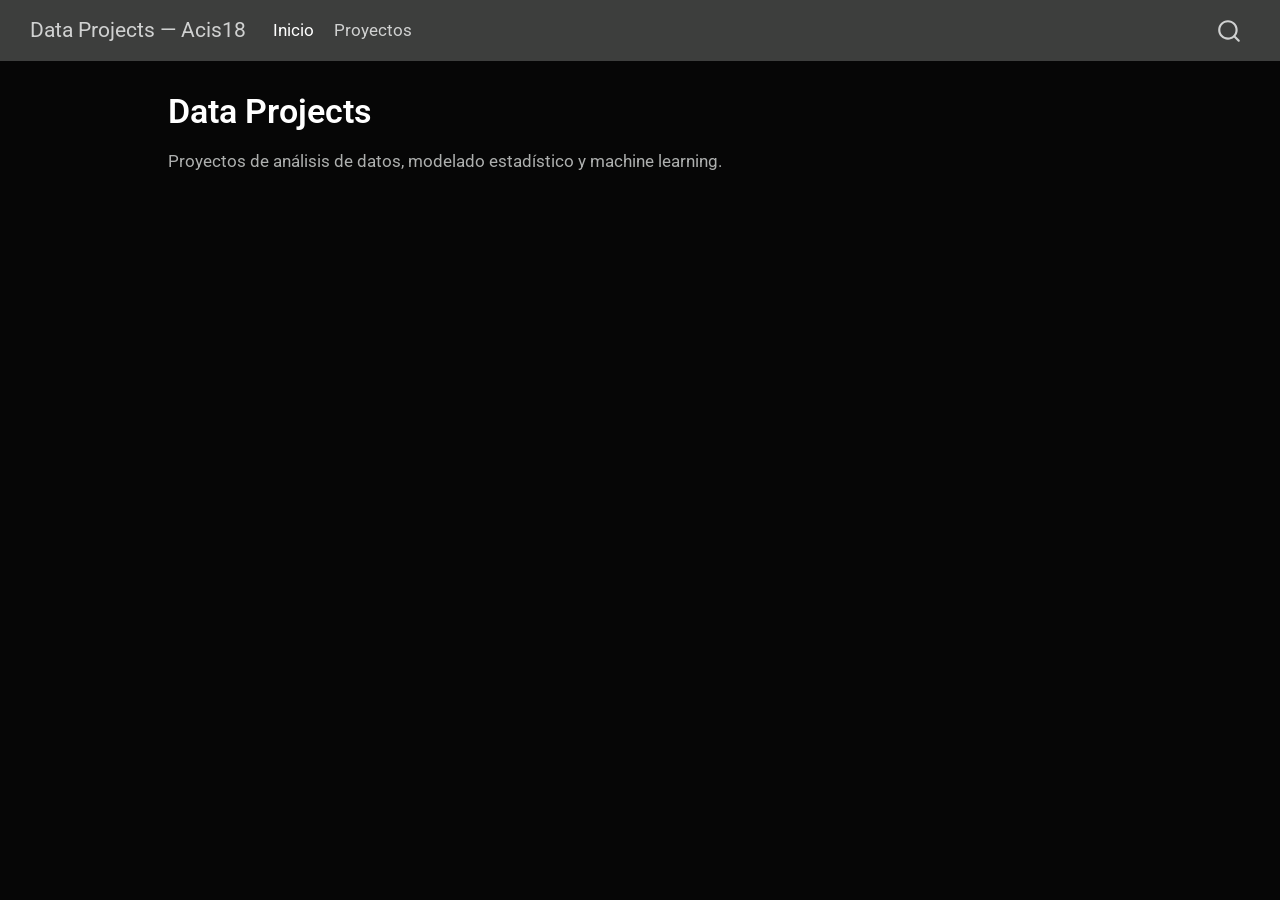
==== docs/index.html @ 643b3b88 "style: tema oscuro cyborg" ====
<!DOCTYPE html>
<html xmlns="http://www.w3.org/1999/xhtml" lang="es" xml:lang="es"><head>

<meta charset="utf-8">
<meta name="generator" content="quarto-1.9.37">

<meta name="viewport" content="width=device-width, initial-scale=1.0, user-scalable=yes">


<title>Data Projects – Data Projects — Acis18</title>
<style>
/* Default styles provided by pandoc.
** See https://pandoc.org/MANUAL.html#variables-for-html for config info.
*/
code{white-space: pre-wrap;}
span.smallcaps{font-variant: small-caps;}
div.columns{display: flex; gap: min(4vw, 1.5em);}
div.column{flex: auto; overflow-x: auto;}
div.hanging-indent{margin-left: 1.5em; text-indent: -1.5em;}
ul.task-list{list-style: none;}
ul.task-list li input[type="checkbox"] {
  width: 0.8em;
  margin: 0 0.8em 0.2em -1em; /* quarto-specific, see https://github.com/quarto-dev/quarto-cli/issues/4556 */ 
  vertical-align: middle;
}
</style>


<script src="site_libs/quarto-nav/quarto-nav.js"></script>
<script src="site_libs/quarto-nav/headroom.min.js"></script>
<script src="site_libs/clipboard/clipboard.min.js"></script>
<script src="site_libs/quarto-search/autocomplete.umd.js"></script>
<script src="site_libs/quarto-search/fuse.min.js"></script>
<script src="site_libs/quarto-search/quarto-search.js"></script>
<meta name="quarto:offset" content="./">
<script src="site_libs/quarto-html/quarto.js" type="module"></script>
<script src="site_libs/quarto-html/tabsets/tabsets.js" type="module"></script>
<script src="site_libs/quarto-html/popper.min.js"></script>
<script src="site_libs/quarto-html/tippy.umd.min.js"></script>
<script src="site_libs/quarto-html/anchor.min.js"></script>
<link href="site_libs/quarto-html/tippy.css" rel="stylesheet">
<link href="site_libs/quarto-html/quarto-syntax-highlighting-dark-d0ae9245876894da5ac7e18953ecc5cc.css" rel="stylesheet" id="quarto-text-highlighting-styles">
<script src="site_libs/bootstrap/bootstrap.min.js"></script>
<link href="site_libs/bootstrap/bootstrap-icons.css" rel="stylesheet">
<link href="site_libs/bootstrap/bootstrap-bb18104f392c61310512378294c98da5.min.css" rel="stylesheet" append-hash="true" id="quarto-bootstrap" data-mode="dark">
<script id="quarto-search-options" type="application/json">{
  "location": "navbar",
  "copy-button": false,
  "collapse-after": 3,
  "panel-placement": "end",
  "type": "overlay",
  "limit": 50,
  "keyboard-shortcut": [
    "f",
    "/",
    "s"
  ],
  "show-item-context": false,
  "language": {
    "search-no-results-text": "No se han encontrado resultados",
    "search-matching-documents-text": "documentos encontrados",
    "search-copy-link-title": "Copiar el enlace en la búsqueda",
    "search-hide-matches-text": "Ocultar resultados adicionales",
    "search-more-match-text": "resultado adicional en este documento",
    "search-more-matches-text": "resultados adicionales en este documento",
    "search-clear-button-title": "Borrar",
    "search-text-placeholder": "",
    "search-detached-cancel-button-title": "Cancelar",
    "search-submit-button-title": "Enviar",
    "search-label": "Buscar"
  }
}</script>


</head>

<body class="nav-fixed quarto-light">

<div id="quarto-search-results"></div>
  <header id="quarto-header" class="headroom fixed-top">
    <nav class="navbar navbar-expand-lg " data-bs-theme="dark">
      <div class="navbar-container container-fluid">
      <div class="navbar-brand-container mx-auto">
    <a class="navbar-brand" href="./index.html">
    <span class="navbar-title">Data Projects — Acis18</span>
    </a>
  </div>
            <div id="quarto-search" class="" title="Buscar"></div>
          <button class="navbar-toggler" type="button" data-bs-toggle="collapse" data-bs-target="#navbarCollapse" aria-controls="navbarCollapse" role="menu" aria-expanded="false" aria-label="Navegación de palanca" onclick="if (window.quartoToggleHeadroom) { window.quartoToggleHeadroom(); }">
  <span class="navbar-toggler-icon"></span>
</button>
          <div class="collapse navbar-collapse" id="navbarCollapse">
            <ul class="navbar-nav navbar-nav-scroll me-auto">
  <li class="nav-item">
    <a class="nav-link active" href="./index.html" aria-current="page"> 
<span class="menu-text">Inicio</span></a>
  </li>  
  <li class="nav-item">
    <a class="nav-link" href="./projects/index.html"> 
<span class="menu-text">Proyectos</span></a>
  </li>  
</ul>
          </div> <!-- /navcollapse -->
            <div class="quarto-navbar-tools">
</div>
      </div> <!-- /container-fluid -->
    </nav>
</header>
<!-- content -->
<div id="quarto-content" class="quarto-container page-columns page-rows-contents page-layout-article page-navbar">
<!-- sidebar -->
<!-- margin-sidebar -->
    <div id="quarto-margin-sidebar" class="sidebar margin-sidebar zindex-bottom">
        
    </div>
<!-- main -->
<main class="content" id="quarto-document-content">

<header id="title-block-header" class="quarto-title-block default">
<div class="quarto-title">
<h1 class="title">Data Projects</h1>
</div>



<div class="quarto-title-meta">

    
  
    
  </div>
  


</header>


<p>Proyectos de análisis de datos, modelado estadístico y machine learning.</p>



</main> <!-- /main -->
<script id="quarto-html-after-body" type="application/javascript">
  window.document.addEventListener("DOMContentLoaded", function (event) {
    const icon = "";
    const anchorJS = new window.AnchorJS();
    anchorJS.options = {
      placement: 'right',
      icon: icon
    };
    anchorJS.add('.anchored');
    const isCodeAnnotation = (el) => {
      for (const clz of el.classList) {
        if (clz.startsWith('code-annotation-')) {                     
          return true;
        }
      }
      return false;
    }
    const onCopySuccess = function(e) {
      // button target
      const button = e.trigger;
      // don't keep focus
      button.blur();
      // flash "checked"
      button.classList.add('code-copy-button-checked');
      var currentTitle = button.getAttribute("title");
      button.setAttribute("title", "Copiado");
      let tooltip;
      if (window.bootstrap) {
        button.setAttribute("data-bs-toggle", "tooltip");
        button.setAttribute("data-bs-placement", "left");
        button.setAttribute("data-bs-title", "Copiado");
        tooltip = new bootstrap.Tooltip(button, 
          { trigger: "manual", 
            customClass: "code-copy-button-tooltip",
            offset: [0, -8]});
        tooltip.show();    
      }
      setTimeout(function() {
        if (tooltip) {
          tooltip.hide();
          button.removeAttribute("data-bs-title");
          button.removeAttribute("data-bs-toggle");
          button.removeAttribute("data-bs-placement");
        }
        button.setAttribute("title", currentTitle);
        button.classList.remove('code-copy-button-checked');
      }, 1000);
      // clear code selection
      e.clearSelection();
    }
    const getTextToCopy = function(trigger) {
      const outerScaffold = trigger.parentElement.cloneNode(true);
      const codeEl = outerScaffold.querySelector('code');
      for (const childEl of codeEl.children) {
        if (isCodeAnnotation(childEl)) {
          childEl.remove();
        }
      }
      return codeEl.innerText;
    }
    const clipboard = new window.ClipboardJS('.code-copy-button:not([data-in-quarto-modal])', {
      text: getTextToCopy
    });
    clipboard.on('success', onCopySuccess);
    if (window.document.getElementById('quarto-embedded-source-code-modal')) {
      const clipboardModal = new window.ClipboardJS('.code-copy-button[data-in-quarto-modal]', {
        text: getTextToCopy,
        container: window.document.getElementById('quarto-embedded-source-code-modal')
      });
      clipboardModal.on('success', onCopySuccess);
    }
      var localhostRegex = new RegExp(/^(?:http|https):\/\/localhost\:?[0-9]*\//);
      var mailtoRegex = new RegExp(/^mailto:/);
        var filterRegex = new RegExp('/' + window.location.host + '/');
      var isInternal = (href) => {
          return filterRegex.test(href) || localhostRegex.test(href) || mailtoRegex.test(href);
      }
      // Inspect non-navigation links and adorn them if external
     var links = window.document.querySelectorAll('a[href]:not(.nav-link):not(.navbar-brand):not(.toc-action):not(.sidebar-link):not(.sidebar-item-toggle):not(.pagination-link):not(.no-external):not([aria-hidden]):not(.dropdown-item):not(.quarto-navigation-tool):not(.about-link)');
      for (var i=0; i<links.length; i++) {
        const link = links[i];
        if (!isInternal(link.href)) {
          // undo the damage that might have been done by quarto-nav.js in the case of
          // links that we want to consider external
          if (link.dataset.originalHref !== undefined) {
            link.href = link.dataset.originalHref;
          }
        }
      }
    function tippyHover(el, contentFn, onTriggerFn, onUntriggerFn) {
      const config = {
        allowHTML: true,
        maxWidth: 500,
        delay: 100,
        arrow: false,
        appendTo: function(el) {
            return el.parentElement;
        },
        interactive: true,
        interactiveBorder: 10,
        theme: 'quarto',
        placement: 'bottom-start',
      };
      if (contentFn) {
        config.content = contentFn;
      }
      if (onTriggerFn) {
        config.onTrigger = onTriggerFn;
      }
      if (onUntriggerFn) {
        config.onUntrigger = onUntriggerFn;
      }
      window.tippy(el, config); 
    }
    const noterefs = window.document.querySelectorAll('a[role="doc-noteref"]');
    for (var i=0; i<noterefs.length; i++) {
      const ref = noterefs[i];
      tippyHover(ref, function() {
        // use id or data attribute instead here
        let href = ref.getAttribute('data-footnote-href') || ref.getAttribute('href');
        try { href = new URL(href).hash; } catch {}
        const id = href.replace(/^#\/?/, "");
        const note = window.document.getElementById(id);
        if (note) {
          return note.innerHTML;
        } else {
          return "";
        }
      });
    }
    const xrefs = window.document.querySelectorAll('a.quarto-xref');
    const processXRef = (id, note) => {
      // Strip column container classes
      const stripColumnClz = (el) => {
        el.classList.remove("page-full", "page-columns");
        if (el.children) {
          for (const child of el.children) {
            stripColumnClz(child);
          }
        }
      }
      stripColumnClz(note)
      if (id === null || id.startsWith('sec-')) {
        // Special case sections, only their first couple elements
        const container = document.createElement("div");
        if (note.children && note.children.length > 2) {
          container.appendChild(note.children[0].cloneNode(true));
          for (let i = 1; i < note.children.length; i++) {
            const child = note.children[i];
            if (child.tagName === "P" && child.innerText === "") {
              continue;
            } else {
              container.appendChild(child.cloneNode(true));
              break;
            }
          }
          if (window.Quarto?.typesetMath) {
            window.Quarto.typesetMath(container);
          }
          return container.innerHTML
        } else {
          if (window.Quarto?.typesetMath) {
            window.Quarto.typesetMath(note);
          }
          return note.innerHTML;
        }
      } else {
        // Remove any anchor links if they are present
        const anchorLink = note.querySelector('a.anchorjs-link');
        if (anchorLink) {
          anchorLink.remove();
        }
        if (window.Quarto?.typesetMath) {
          window.Quarto.typesetMath(note);
        }
        if (note.classList.contains("callout")) {
          return note.outerHTML;
        } else {
          return note.innerHTML;
        }
      }
    }
    for (var i=0; i<xrefs.length; i++) {
      const xref = xrefs[i];
      tippyHover(xref, undefined, function(instance) {
        instance.disable();
        let url = xref.getAttribute('href');
        let hash = undefined; 
        if (url.startsWith('#')) {
          hash = url;
        } else {
          try { hash = new URL(url).hash; } catch {}
        }
        if (hash) {
          const id = hash.replace(/^#\/?/, "");
          const note = window.document.getElementById(id);
          if (note !== null) {
            try {
              const html = processXRef(id, note.cloneNode(true));
              instance.setContent(html);
            } finally {
              instance.enable();
              instance.show();
            }
          } else {
            // See if we can fetch this
            fetch(url.split('#')[0])
            .then(res => res.text())
            .then(html => {
              const parser = new DOMParser();
              const htmlDoc = parser.parseFromString(html, "text/html");
              const note = htmlDoc.getElementById(id);
              if (note !== null) {
                const html = processXRef(id, note);
                instance.setContent(html);
              } 
            }).finally(() => {
              instance.enable();
              instance.show();
            });
          }
        } else {
          // See if we can fetch a full url (with no hash to target)
          // This is a special case and we should probably do some content thinning / targeting
          fetch(url)
          .then(res => res.text())
          .then(html => {
            const parser = new DOMParser();
            const htmlDoc = parser.parseFromString(html, "text/html");
            const note = htmlDoc.querySelector('main.content');
            if (note !== null) {
              // This should only happen for chapter cross references
              // (since there is no id in the URL)
              // remove the first header
              if (note.children.length > 0 && note.children[0].tagName === "HEADER") {
                note.children[0].remove();
              }
              const html = processXRef(null, note);
              instance.setContent(html);
            } 
          }).finally(() => {
            instance.enable();
            instance.show();
          });
        }
      }, function(instance) {
      });
    }
        let selectedAnnoteEl;
        const selectorForAnnotation = ( cell, annotation) => {
          let cellAttr = 'data-code-cell="' + cell + '"';
          let lineAttr = 'data-code-annotation="' +  annotation + '"';
          const selector = 'span[' + cellAttr + '][' + lineAttr + ']';
          return selector;
        }
        const selectCodeLines = (annoteEl) => {
          const doc = window.document;
          const targetCell = annoteEl.getAttribute("data-target-cell");
          const targetAnnotation = annoteEl.getAttribute("data-target-annotation");
          const annoteSpan = window.document.querySelector(selectorForAnnotation(targetCell, targetAnnotation));
          const lines = annoteSpan.getAttribute("data-code-lines").split(",");
          const lineIds = lines.map((line) => {
            return targetCell + "-" + line;
          })
          let top = null;
          let height = null;
          let parent = null;
          if (lineIds.length > 0) {
              //compute the position of the single el (top and bottom and make a div)
              const el = window.document.getElementById(lineIds[0]);
              top = el.offsetTop;
              height = el.offsetHeight;
              parent = el.parentElement.parentElement;
            if (lineIds.length > 1) {
              const lastEl = window.document.getElementById(lineIds[lineIds.length - 1]);
              const bottom = lastEl.offsetTop + lastEl.offsetHeight;
              height = bottom - top;
            }
            if (top !== null && height !== null && parent !== null) {
              // cook up a div (if necessary) and position it 
              let div = window.document.getElementById("code-annotation-line-highlight");
              if (div === null) {
                div = window.document.createElement("div");
                div.setAttribute("id", "code-annotation-line-highlight");
                div.style.position = 'absolute';
                parent.appendChild(div);
              }
              div.style.top = top - 2 + "px";
              div.style.height = height + 4 + "px";
              div.style.left = 0;
              let gutterDiv = window.document.getElementById("code-annotation-line-highlight-gutter");
              if (gutterDiv === null) {
                gutterDiv = window.document.createElement("div");
                gutterDiv.setAttribute("id", "code-annotation-line-highlight-gutter");
                gutterDiv.style.position = 'absolute';
                const codeCell = window.document.getElementById(targetCell);
                const gutter = codeCell.querySelector('.code-annotation-gutter');
                gutter.appendChild(gutterDiv);
              }
              gutterDiv.style.top = top - 2 + "px";
              gutterDiv.style.height = height + 4 + "px";
            }
            selectedAnnoteEl = annoteEl;
          }
        };
        const unselectCodeLines = () => {
          const elementsIds = ["code-annotation-line-highlight", "code-annotation-line-highlight-gutter"];
          elementsIds.forEach((elId) => {
            const div = window.document.getElementById(elId);
            if (div) {
              div.remove();
            }
          });
          selectedAnnoteEl = undefined;
        };
          // Handle positioning of the toggle
      window.addEventListener(
        "resize",
        throttle(() => {
          elRect = undefined;
          if (selectedAnnoteEl) {
            selectCodeLines(selectedAnnoteEl);
          }
        }, 10)
      );
      function throttle(fn, ms) {
      let throttle = false;
      let timer;
        return (...args) => {
          if(!throttle) { // first call gets through
              fn.apply(this, args);
              throttle = true;
          } else { // all the others get throttled
              if(timer) clearTimeout(timer); // cancel #2
              timer = setTimeout(() => {
                fn.apply(this, args);
                timer = throttle = false;
              }, ms);
          }
        };
      }
        // Attach click handler to the DT
        const annoteDls = window.document.querySelectorAll('dt[data-target-cell]');
        for (const annoteDlNode of annoteDls) {
          annoteDlNode.addEventListener('click', (event) => {
            const clickedEl = event.target;
            if (clickedEl !== selectedAnnoteEl) {
              unselectCodeLines();
              const activeEl = window.document.querySelector('dt[data-target-cell].code-annotation-active');
              if (activeEl) {
                activeEl.classList.remove('code-annotation-active');
              }
              selectCodeLines(clickedEl);
              clickedEl.classList.add('code-annotation-active');
            } else {
              // Unselect the line
              unselectCodeLines();
              clickedEl.classList.remove('code-annotation-active');
            }
          });
        }
    const findCites = (el) => {
      const parentEl = el.parentElement;
      if (parentEl) {
        const cites = parentEl.dataset.cites;
        if (cites) {
          return {
            el,
            cites: cites.split(' ')
          };
        } else {
          return findCites(el.parentElement)
        }
      } else {
        return undefined;
      }
    };
    var bibliorefs = window.document.querySelectorAll('a[role="doc-biblioref"]');
    for (var i=0; i<bibliorefs.length; i++) {
      const ref = bibliorefs[i];
      const citeInfo = findCites(ref);
      if (citeInfo) {
        tippyHover(citeInfo.el, function() {
          var popup = window.document.createElement('div');
          citeInfo.cites.forEach(function(cite) {
            var citeDiv = window.document.createElement('div');
            citeDiv.classList.add('hanging-indent');
            citeDiv.classList.add('csl-entry');
            var biblioDiv = window.document.getElementById('ref-' + cite);
            if (biblioDiv) {
              citeDiv.innerHTML = biblioDiv.innerHTML;
            }
            popup.appendChild(citeDiv);
          });
          return popup.innerHTML;
        });
      }
    }
  });
  </script>
</div> <!-- /content -->




</body></html>
---- docs/site_libs/quarto-html/tippy.css ----
.tippy-box[data-animation=fade][data-state=hidden]{opacity:0}[data-tippy-root]{max-width:calc(100vw - 10px)}.tippy-box{position:relative;background-color:#333;color:#fff;border-radius:4px;font-size:14px;line-height:1.4;white-space:normal;outline:0;transition-property:transform,visibility,opacity}.tippy-box[data-placement^=top]>.tippy-arrow{bottom:0}.tippy-box[data-placement^=top]>.tippy-arrow:before{bottom:-7px;left:0;border-width:8px 8px 0;border-top-color:initial;transform-origin:center top}.tippy-box[data-placement^=bottom]>.tippy-arrow{top:0}.tippy-box[data-placement^=bottom]>.tippy-arrow:before{top:-7px;left:0;border-width:0 8px 8px;border-bottom-color:initial;transform-origin:center bottom}.tippy-box[data-placement^=left]>.tippy-arrow{right:0}.tippy-box[data-placement^=left]>.tippy-arrow:before{border-width:8px 0 8px 8px;border-left-color:initial;right:-7px;transform-origin:center left}.tippy-box[data-placement^=right]>.tippy-arrow{left:0}.tippy-box[data-placement^=right]>.tippy-arrow:before{left:-7px;border-width:8px 8px 8px 0;border-right-color:initial;transform-origin:center right}.tippy-box[data-inertia][data-state=visible]{transition-timing-function:cubic-bezier(.54,1.5,.38,1.11)}.tippy-arrow{width:16px;height:16px;color:#333}.tippy-arrow:before{content:"";position:absolute;border-color:transparent;border-style:solid}.tippy-content{position:relative;padding:5px 9px;z-index:1}
---- docs/site_libs/quarto-html/quarto-syntax-highlighting-dark-d0ae9245876894da5ac7e18953ecc5cc.css ----
/* quarto syntax highlight colors */
:root {
  --quarto-hl-al-color: #f07178;
  --quarto-hl-an-color: #d4d0ab;
  --quarto-hl-at-color: #00e0e0;
  --quarto-hl-bn-color: #d4d0ab;
  --quarto-hl-bu-color: #abe338;
  --quarto-hl-ch-color: #abe338;
  --quarto-hl-co-color: #f8f8f2;
  --quarto-hl-cv-color: #ffd700;
  --quarto-hl-cn-color: #ffd700;
  --quarto-hl-cf-color: #ffa07a;
  --quarto-hl-dt-color: #ffa07a;
  --quarto-hl-dv-color: #d4d0ab;
  --quarto-hl-do-color: #f8f8f2;
  --quarto-hl-er-color: #f07178;
  --quarto-hl-ex-color: #00e0e0;
  --quarto-hl-fl-color: #d4d0ab;
  --quarto-hl-fu-color: #ffa07a;
  --quarto-hl-im-color: #abe338;
  --quarto-hl-in-color: #d4d0ab;
  --quarto-hl-kw-color: #ffa07a;
  --quarto-hl-op-color: #ffa07a;
  --quarto-hl-ot-color: #00e0e0;
  --quarto-hl-pp-color: #dcc6e0;
  --quarto-hl-re-color: #00e0e0;
  --quarto-hl-sc-color: #abe338;
  --quarto-hl-ss-color: #abe338;
  --quarto-hl-st-color: #abe338;
  --quarto-hl-va-color: #00e0e0;
  --quarto-hl-vs-color: #abe338;
  --quarto-hl-wa-color: #dcc6e0;
}

/* other quarto variables */
:root {
  --quarto-font-monospace: SFMono-Regular, Menlo, Monaco, Consolas, "Liberation Mono", "Courier New", monospace;
}

/* syntax highlight based on Pandoc's rules */
pre > code.sourceCode > span {
  color: #f8f8f2;
}

code.sourceCode > span {
  color: #f8f8f2;
}

div.sourceCode,
div.sourceCode pre.sourceCode {
  color: #f8f8f2;
}

/* Normal */
code span {
  color: #f8f8f2;
}

/* Alert */
code span.al {
  color: #f07178;
}

/* Annotation */
code span.an {
  color: #d4d0ab;
}

/* Attribute */
code span.at {
  color: #00e0e0;
}

/* BaseN */
code span.bn {
  color: #d4d0ab;
}

/* BuiltIn */
code span.bu {
  color: #abe338;
}

/* ControlFlow */
code span.cf {
  font-weight: bold;
  color: #ffa07a;
}

/* Char */
code span.ch {
  color: #abe338;
}

/* Constant */
code span.cn {
  color: #ffd700;
}

/* Comment */
code span.co {
  font-style: italic;
  color: #f8f8f2;
}

/* CommentVar */
code span.cv {
  color: #ffd700;
}

/* Documentation */
code span.do {
  color: #f8f8f2;
}

/* DataType */
code span.dt {
  color: #ffa07a;
}

/* DecVal */
code span.dv {
  color: #d4d0ab;
}

/* Error */
code span.er {
  color: #f07178;
  text-decoration: underline;
}

/* Extension */
code span.ex {
  font-weight: bold;
  color: #00e0e0;
}

/* Float */
code span.fl {
  color: #d4d0ab;
}

/* Function */
code span.fu {
  color: #ffa07a;
}

/* Import */
code span.im {
  color: #abe338;
}

/* Information */
code span.in {
  color: #d4d0ab;
}

/* Keyword */
code span.kw {
  font-weight: bold;
  color: #ffa07a;
}

/* Operator */
code span.op {
  color: #ffa07a;
}

/* Other */
code span.ot {
  color: #00e0e0;
}

/* Preprocessor */
code span.pp {
  color: #dcc6e0;
}

/* RegionMarker */
code span.re {
  background-color: #f8f8f2;
  color: #00e0e0;
}

/* SpecialChar */
code span.sc {
  color: #abe338;
}

/* SpecialString */
code span.ss {
  color: #abe338;
}

/* String */
code span.st {
  color: #abe338;
}

/* Variable */
code span.va {
  color: #00e0e0;
}

/* VerbatimString */
code span.vs {
  color: #abe338;
}

/* Warning */
code span.wa {
  color: #dcc6e0;
}

.prevent-inlining {
  content: "</";
}

/*# sourceMappingURL=e2dac9153eaf3c552d5043f9565d03d7.css.map */
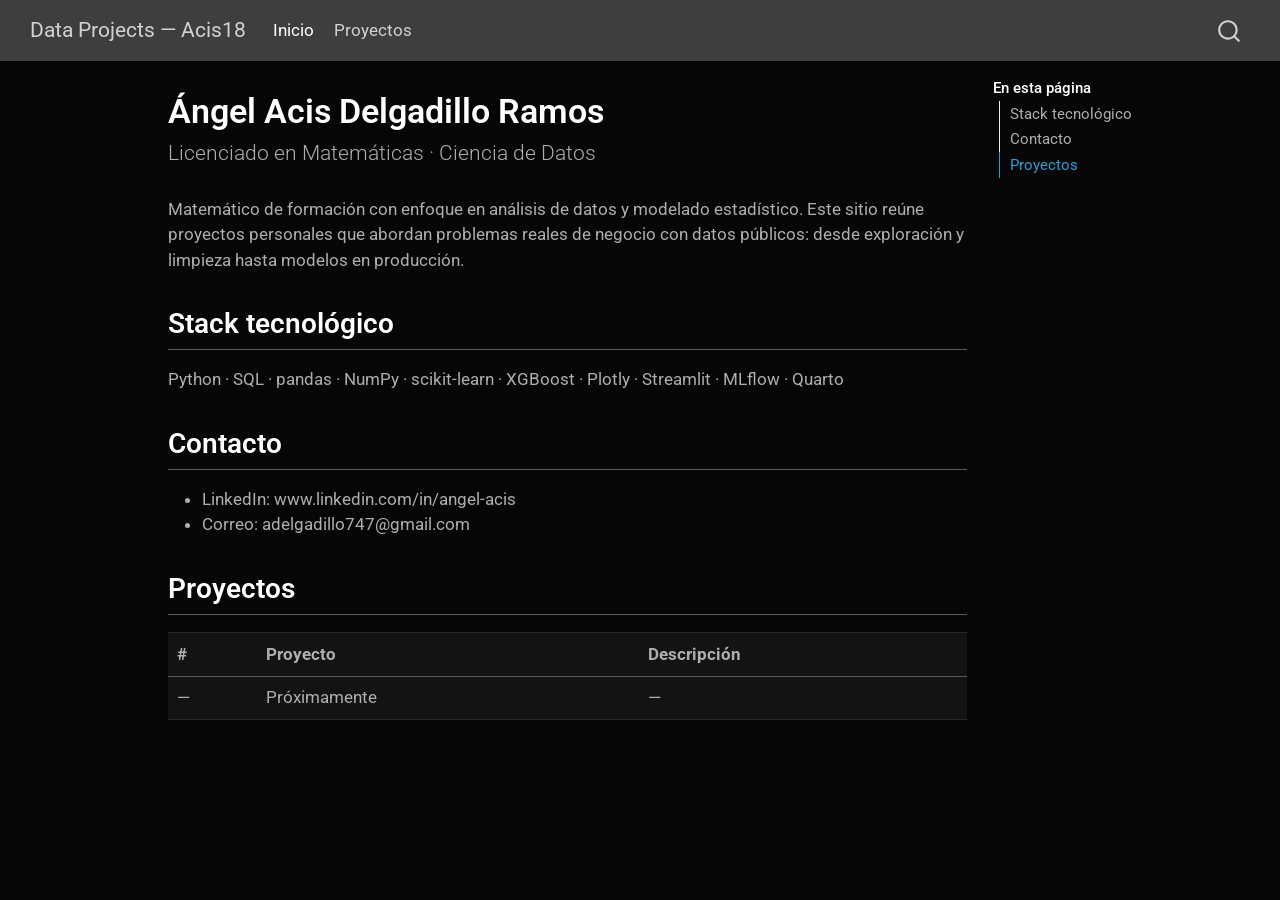
==== commit 61aa5d1d: "docs: tabla de proyectos lista para crecer semana a semana" ====
--- a/docs/index.html
+++ b/docs/index.html
@@ -7,7 +7,7 @@
 <meta name="viewport" content="width=device-width, initial-scale=1.0, user-scalable=yes">
 
 
-<title>Data Projects – Data Projects — Acis18</title>
+<title>Ángel Acis Delgadillo Ramos – Data Projects — Acis18</title>
 <style>
 /* Default styles provided by pandoc.
 ** See https://pandoc.org/MANUAL.html#variables-for-html for config info.
@@ -110,15 +110,24 @@
 <div id="quarto-content" class="quarto-container page-columns page-rows-contents page-layout-article page-navbar">
 <!-- sidebar -->
 <!-- margin-sidebar -->
-    <div id="quarto-margin-sidebar" class="sidebar margin-sidebar zindex-bottom">
-        
+    <div id="quarto-margin-sidebar" class="sidebar margin-sidebar">
+        <nav id="TOC" role="doc-toc" class="toc-active">
+    <h2 id="toc-title">En esta página</h2>
+   
+  <ul>
+  <li><a href="#stack-tecnológico" id="toc-stack-tecnológico" class="nav-link active" data-scroll-target="#stack-tecnológico">Stack tecnológico</a></li>
+  <li><a href="#contacto" id="toc-contacto" class="nav-link" data-scroll-target="#contacto">Contacto</a></li>
+  <li><a href="#proyectos" id="toc-proyectos" class="nav-link" data-scroll-target="#proyectos">Proyectos</a></li>
+  </ul>
+</nav>
     </div>
 <!-- main -->
 <main class="content" id="quarto-document-content">
 
 <header id="title-block-header" class="quarto-title-block default">
 <div class="quarto-title">
-<h1 class="title">Data Projects</h1>
+<h1 class="title">Ángel Acis Delgadillo Ramos</h1>
+<p class="subtitle lead">Licenciado en Matemáticas · Ciencia de Datos</p>
 </div>
 
 
@@ -135,9 +144,39 @@
 </header>
 
 
-<p>Proyectos de análisis de datos, modelado estadístico y machine learning.</p>
-
-
+<p>Matemático de formación con enfoque en análisis de datos y modelado estadístico. Este sitio reúne proyectos personales que abordan problemas reales de negocio con datos públicos: desde exploración y limpieza hasta modelos en producción.</p>
+<section id="stack-tecnológico" class="level2">
+<h2 class="anchored" data-anchor-id="stack-tecnológico">Stack tecnológico</h2>
+<p>Python · SQL · pandas · NumPy · scikit-learn · XGBoost · Plotly · Streamlit · MLflow · Quarto</p>
+</section>
+<section id="contacto" class="level2">
+<h2 class="anchored" data-anchor-id="contacto">Contacto</h2>
+<ul>
+<li>LinkedIn: www.linkedin.com/in/angel-acis</li>
+<li>Correo: adelgadillo747@gmail.com</li>
+</ul>
+</section>
+<section id="proyectos" class="level2">
+<h2 class="anchored" data-anchor-id="proyectos">Proyectos</h2>
+<table class="caption-top table">
+<thead>
+<tr class="header">
+<th>#</th>
+<th>Proyecto</th>
+<th>Descripción</th>
+</tr>
+</thead>
+<tbody>
+<tr class="odd">
+<td>—</td>
+<td>Próximamente</td>
+<td>—</td>
+</tr>
+</tbody>
+</table>
+
+
+</section>
 
 </main> <!-- /main -->
 <script id="quarto-html-after-body" type="application/javascript">
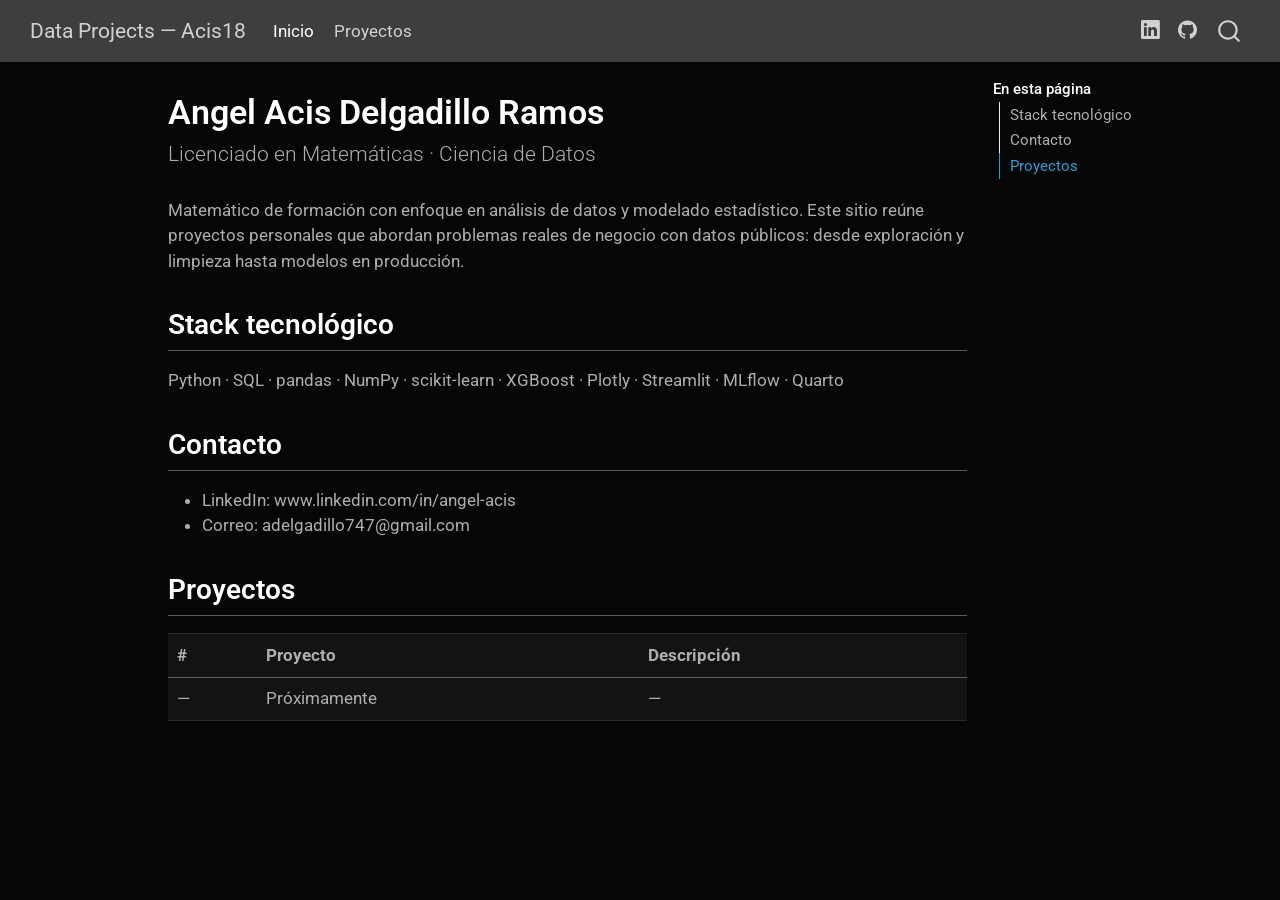
==== commit 5fc64775: "style: iconos de LinkedIn y GitHub en navbar" ====
--- a/docs/index.html
+++ b/docs/index.html
@@ -7,7 +7,7 @@
 <meta name="viewport" content="width=device-width, initial-scale=1.0, user-scalable=yes">
 
 
-<title>Ángel Acis Delgadillo Ramos – Data Projects — Acis18</title>
+<title>Angel Acis Delgadillo Ramos – Data Projects — Acis18</title>
 <style>
 /* Default styles provided by pandoc.
 ** See https://pandoc.org/MANUAL.html#variables-for-html for config info.
@@ -100,6 +100,18 @@
 <span class="menu-text">Proyectos</span></a>
   </li>  
 </ul>
+            <ul class="navbar-nav navbar-nav-scroll ms-auto">
+  <li class="nav-item compact">
+    <a class="nav-link" href="./www.linkedin.com/in/angel-acis" target="_blank"> <i class="bi bi-linkedin" role="img">
+</i> 
+<span class="menu-text"></span></a>
+  </li>  
+  <li class="nav-item compact">
+    <a class="nav-link" href="https://github.com/Acis18/data-projects" target="_blank"> <i class="bi bi-github" role="img">
+</i> 
+<span class="menu-text"></span></a>
+  </li>  
+</ul>
           </div> <!-- /navcollapse -->
             <div class="quarto-navbar-tools">
 </div>
@@ -126,7 +138,7 @@
 
 <header id="title-block-header" class="quarto-title-block default">
 <div class="quarto-title">
-<h1 class="title">Ángel Acis Delgadillo Ramos</h1>
+<h1 class="title">Angel Acis Delgadillo Ramos</h1>
 <p class="subtitle lead">Licenciado en Matemáticas · Ciencia de Datos</p>
 </div>
 
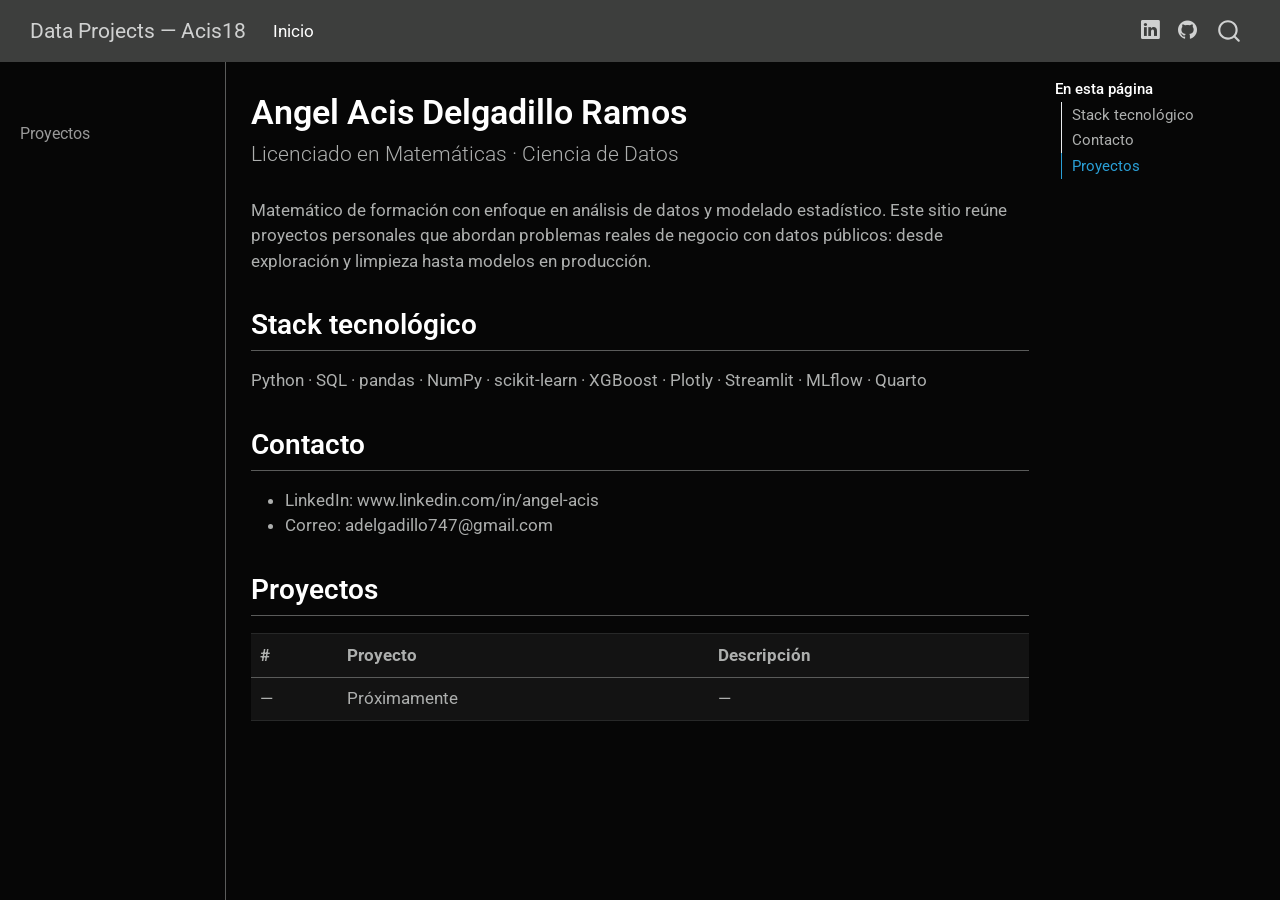
==== commit 35ff0175: "style: sidebar de navegación para proyectos" ====
--- a/docs/index.html
+++ b/docs/index.html
@@ -42,7 +42,7 @@
 <link href="site_libs/quarto-html/quarto-syntax-highlighting-dark-d0ae9245876894da5ac7e18953ecc5cc.css" rel="stylesheet" id="quarto-text-highlighting-styles">
 <script src="site_libs/bootstrap/bootstrap.min.js"></script>
 <link href="site_libs/bootstrap/bootstrap-icons.css" rel="stylesheet">
-<link href="site_libs/bootstrap/bootstrap-bb18104f392c61310512378294c98da5.min.css" rel="stylesheet" append-hash="true" id="quarto-bootstrap" data-mode="dark">
+<link href="site_libs/bootstrap/bootstrap-700cc11d8212a236ba7a1bf9c94a902c.min.css" rel="stylesheet" append-hash="true" id="quarto-bootstrap" data-mode="dark">
 <script id="quarto-search-options" type="application/json">{
   "location": "navbar",
   "copy-button": false,
@@ -74,7 +74,7 @@
 
 </head>
 
-<body class="nav-fixed quarto-light">
+<body class="nav-sidebar docked nav-fixed quarto-light">
 
 <div id="quarto-search-results"></div>
   <header id="quarto-header" class="headroom fixed-top">
@@ -95,14 +95,10 @@
     <a class="nav-link active" href="./index.html" aria-current="page"> 
 <span class="menu-text">Inicio</span></a>
   </li>  
-  <li class="nav-item">
-    <a class="nav-link" href="./projects/index.html"> 
-<span class="menu-text">Proyectos</span></a>
-  </li>  
 </ul>
             <ul class="navbar-nav navbar-nav-scroll ms-auto">
   <li class="nav-item compact">
-    <a class="nav-link" href="./www.linkedin.com/in/angel-acis" target="_blank"> <i class="bi bi-linkedin" role="img">
+    <a class="nav-link" href="https://www.linkedin.com/in/TUNOMBREDEUSUARIO" target="_blank"> <i class="bi bi-linkedin" role="img">
 </i> 
 <span class="menu-text"></span></a>
   </li>  
@@ -117,10 +113,41 @@
 </div>
       </div> <!-- /container-fluid -->
     </nav>
+  <nav class="quarto-secondary-nav">
+    <div class="container-fluid d-flex">
+      <button type="button" class="quarto-btn-toggle btn" data-bs-toggle="collapse" role="button" data-bs-target=".quarto-sidebar-collapse-item" aria-controls="quarto-sidebar" aria-expanded="false" aria-label="Alternar barra lateral" onclick="if (window.quartoToggleHeadroom) { window.quartoToggleHeadroom(); }">
+        <i class="bi bi-layout-text-sidebar-reverse"></i>
+      </button>
+        <nav class="quarto-page-breadcrumbs" aria-label="breadcrumb"><ol class="breadcrumb"><li class="breadcrumb-item">Angel Acis Delgadillo Ramos</li></ol></nav>
+        <a class="flex-grow-1" role="navigation" data-bs-toggle="collapse" data-bs-target=".quarto-sidebar-collapse-item" aria-controls="quarto-sidebar" aria-expanded="false" aria-label="Alternar barra lateral" onclick="if (window.quartoToggleHeadroom) { window.quartoToggleHeadroom(); }">      
+        </a>
+      <button type="button" class="btn quarto-search-button" aria-label="Buscar" onclick="window.quartoOpenSearch();">
+        <i class="bi bi-search"></i>
+      </button>
+    </div>
+  </nav>
 </header>
 <!-- content -->
 <div id="quarto-content" class="quarto-container page-columns page-rows-contents page-layout-article page-navbar">
 <!-- sidebar -->
+  <nav id="quarto-sidebar" class="sidebar collapse collapse-horizontal quarto-sidebar-collapse-item sidebar-navigation docked overflow-auto">
+        <div class="mt-2 flex-shrink-0 align-items-center">
+        <div class="sidebar-search">
+        <div id="quarto-search" class="" title="Buscar"></div>
+        </div>
+        </div>
+    <div class="sidebar-menu-container"> 
+    <ul class="list-unstyled mt-1">
+        <li class="sidebar-item">
+  <div class="sidebar-item-container"> 
+  <a href="./projects/index.html" class="sidebar-item-text sidebar-link">
+ <span class="menu-text">Proyectos</span></a>
+  </div>
+</li>
+    </ul>
+    </div>
+</nav>
+<div id="quarto-sidebar-glass" class="quarto-sidebar-collapse-item" data-bs-toggle="collapse" data-bs-target=".quarto-sidebar-collapse-item"></div>
 <!-- margin-sidebar -->
     <div id="quarto-margin-sidebar" class="sidebar margin-sidebar">
         <nav id="TOC" role="doc-toc" class="toc-active">
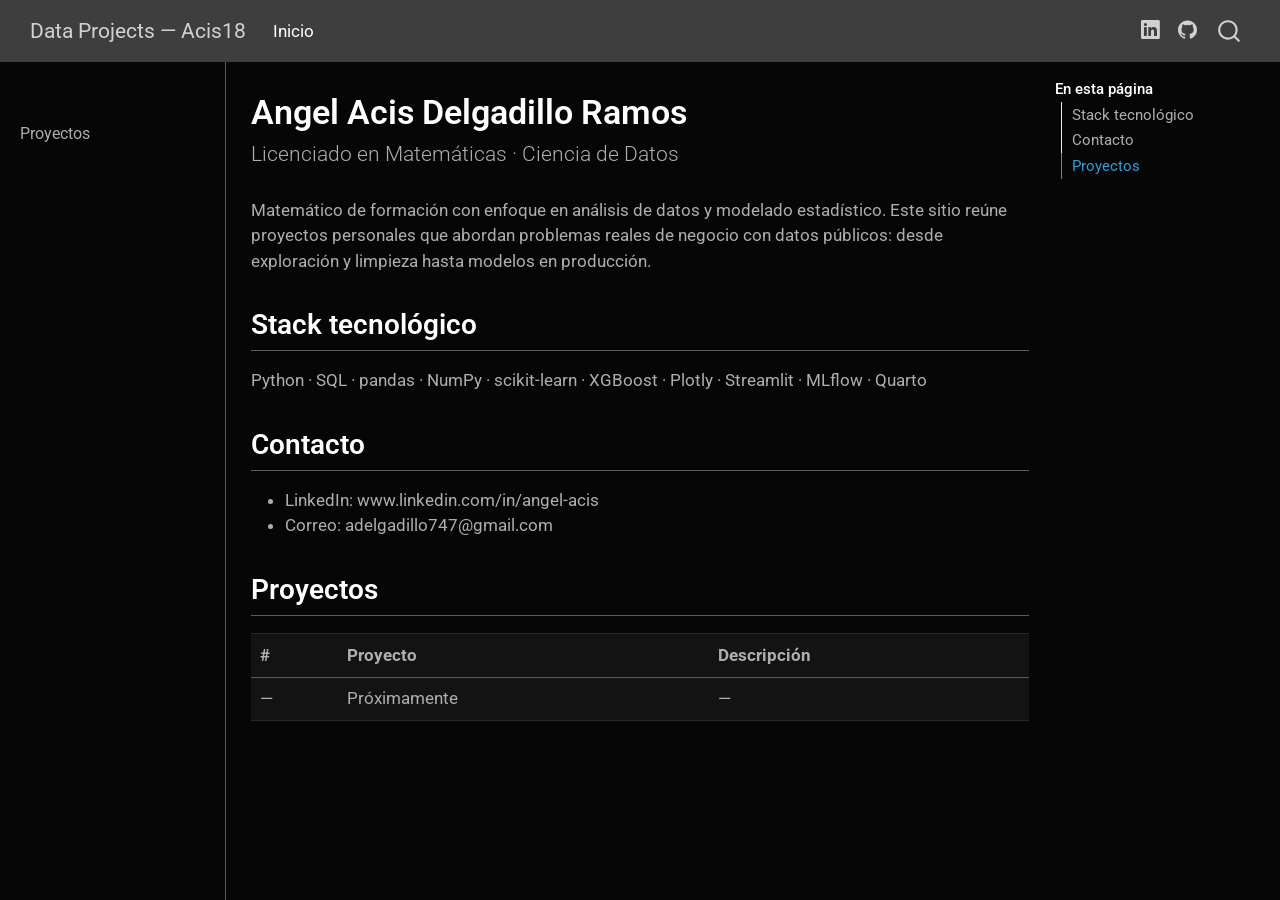
==== commit f795d489: "conf" ====
--- a/docs/index.html
+++ b/docs/index.html
@@ -139,11 +139,8 @@
     <div class="sidebar-menu-container"> 
     <ul class="list-unstyled mt-1">
         <li class="sidebar-item">
-  <div class="sidebar-item-container"> 
-  <a href="./projects/index.html" class="sidebar-item-text sidebar-link">
- <span class="menu-text">Proyectos</span></a>
-  </div>
-</li>
+ <span class="menu-text">Proyectos</span>
+  </li>
     </ul>
     </div>
 </nav>
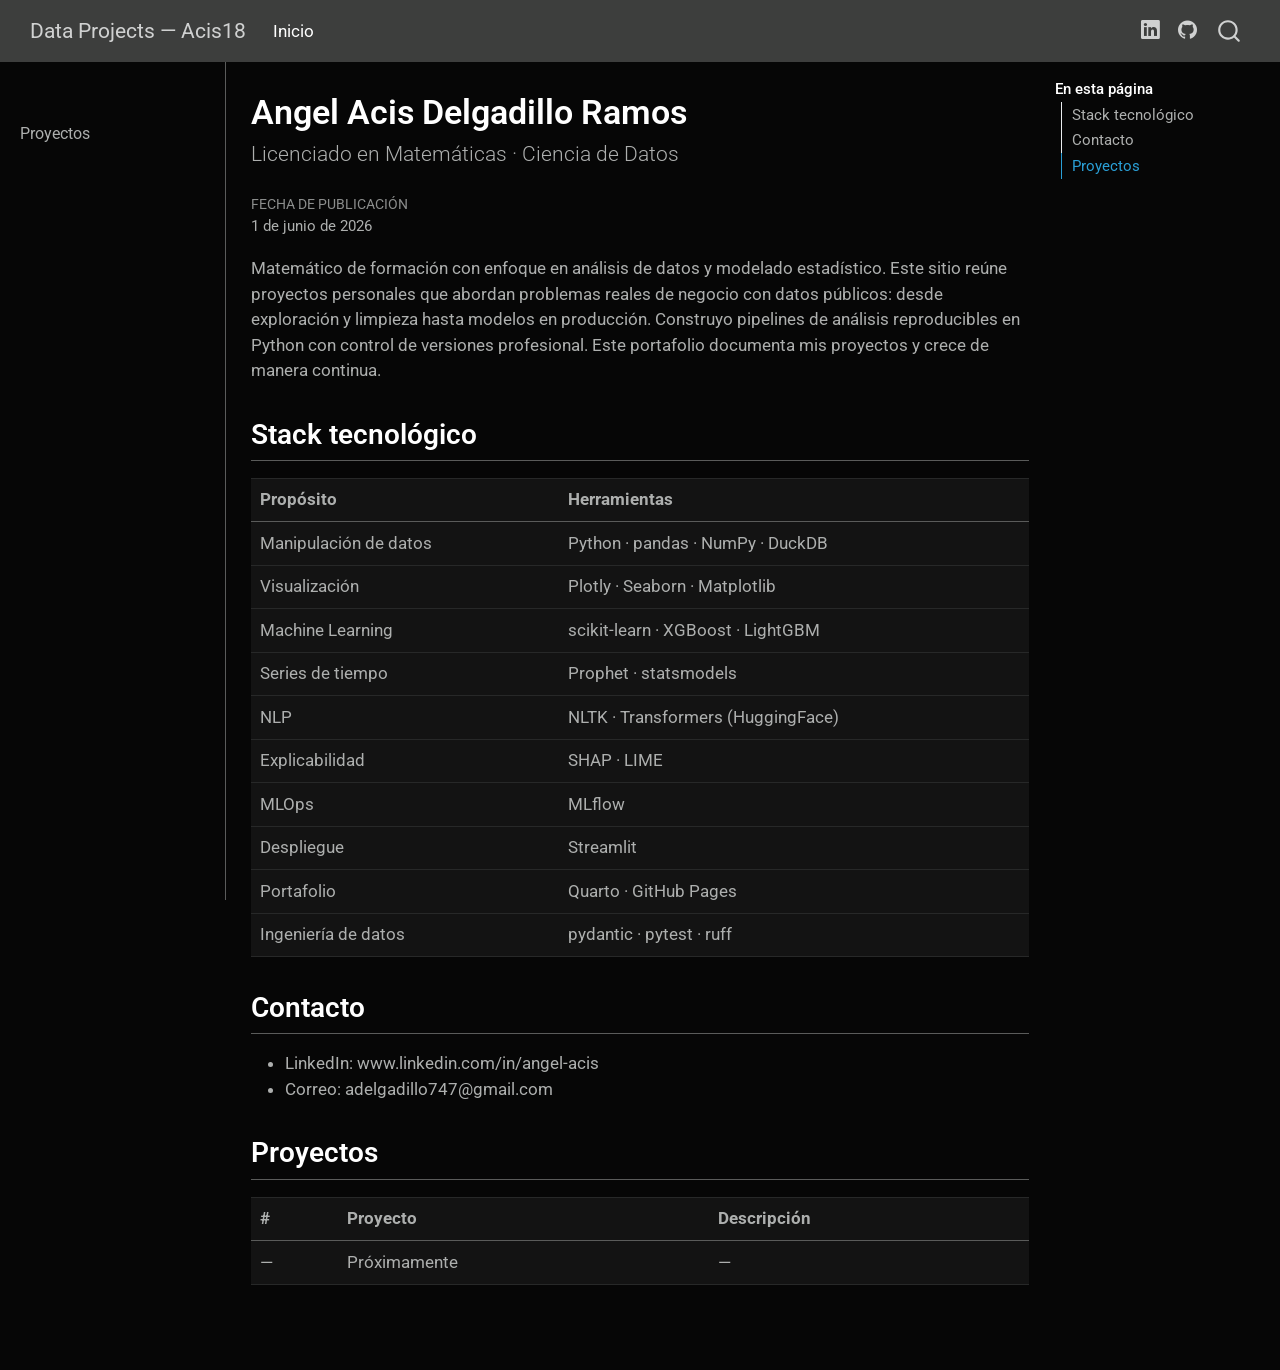
==== commit dcd54de1: "docs: stack tecnológico agrupado por propósito y fecha de publicación" ====
--- a/docs/index.html
+++ b/docs/index.html
@@ -171,6 +171,12 @@
 <div class="quarto-title-meta">
 
     
+    <div>
+    <div class="quarto-title-meta-heading">Fecha de publicación</div>
+    <div class="quarto-title-meta-contents">
+      <p class="date">1 de junio de 2026</p>
+    </div>
+  </div>
   
     
   </div>
@@ -180,10 +186,59 @@
 </header>
 
 
-<p>Matemático de formación con enfoque en análisis de datos y modelado estadístico. Este sitio reúne proyectos personales que abordan problemas reales de negocio con datos públicos: desde exploración y limpieza hasta modelos en producción.</p>
+<p>Matemático de formación con enfoque en análisis de datos y modelado estadístico. Este sitio reúne proyectos personales que abordan problemas reales de negocio con datos públicos: desde exploración y limpieza hasta modelos en producción. Construyo pipelines de análisis reproducibles en Python con control de versiones profesional. Este portafolio documenta mis proyectos y crece de manera continua.</p>
 <section id="stack-tecnológico" class="level2">
 <h2 class="anchored" data-anchor-id="stack-tecnológico">Stack tecnológico</h2>
-<p>Python · SQL · pandas · NumPy · scikit-learn · XGBoost · Plotly · Streamlit · MLflow · Quarto</p>
+<table class="caption-top table">
+<thead>
+<tr class="header">
+<th>Propósito</th>
+<th>Herramientas</th>
+</tr>
+</thead>
+<tbody>
+<tr class="odd">
+<td>Manipulación de datos</td>
+<td>Python · pandas · NumPy · DuckDB</td>
+</tr>
+<tr class="even">
+<td>Visualización</td>
+<td>Plotly · Seaborn · Matplotlib</td>
+</tr>
+<tr class="odd">
+<td>Machine Learning</td>
+<td>scikit-learn · XGBoost · LightGBM</td>
+</tr>
+<tr class="even">
+<td>Series de tiempo</td>
+<td>Prophet · statsmodels</td>
+</tr>
+<tr class="odd">
+<td>NLP</td>
+<td>NLTK · Transformers (HuggingFace)</td>
+</tr>
+<tr class="even">
+<td>Explicabilidad</td>
+<td>SHAP · LIME</td>
+</tr>
+<tr class="odd">
+<td>MLOps</td>
+<td>MLflow</td>
+</tr>
+<tr class="even">
+<td>Despliegue</td>
+<td>Streamlit</td>
+</tr>
+<tr class="odd">
+<td>Portafolio</td>
+<td>Quarto · GitHub Pages</td>
+</tr>
+<tr class="even">
+<td>Ingeniería de datos</td>
+<td>pydantic · pytest · ruff</td>
+</tr>
+</tbody>
+</table>
 </section>
 <section id="contacto" class="level2">
 <h2 class="anchored" data-anchor-id="contacto">Contacto</h2>
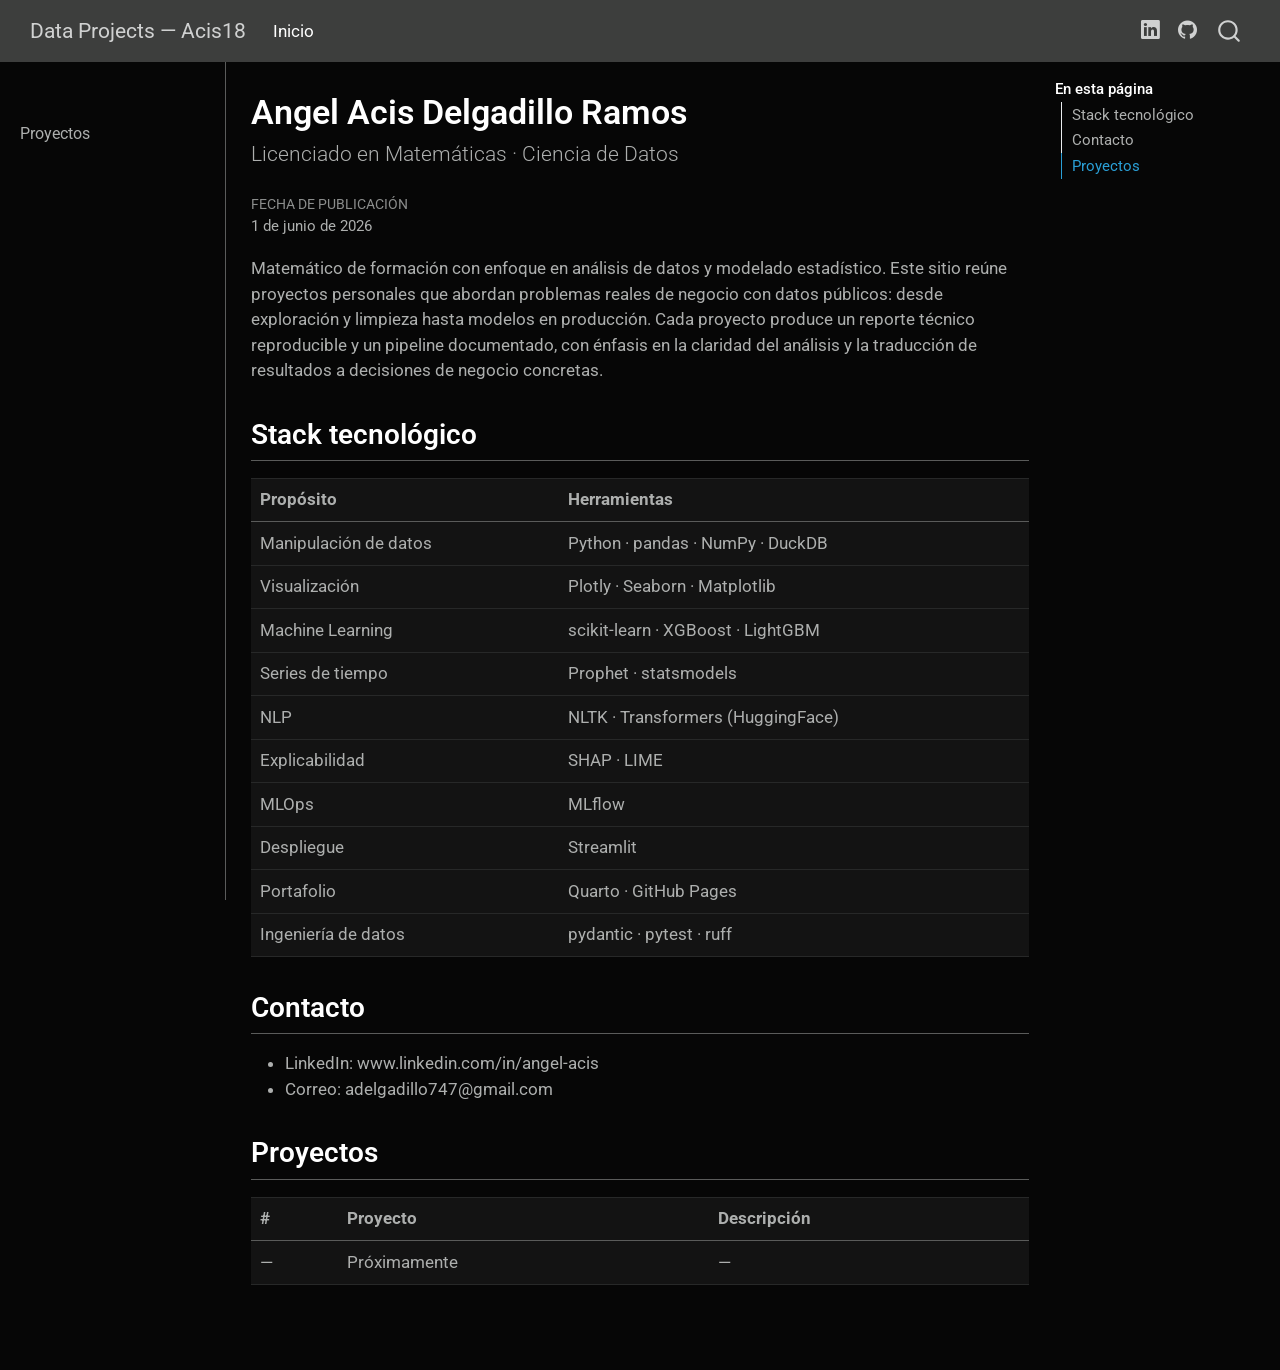
==== commit 6200505a: "s" ====
--- a/docs/index.html
+++ b/docs/index.html
@@ -186,7 +186,7 @@
 </header>
 
 
-<p>Matemático de formación con enfoque en análisis de datos y modelado estadístico. Este sitio reúne proyectos personales que abordan problemas reales de negocio con datos públicos: desde exploración y limpieza hasta modelos en producción. Construyo pipelines de análisis reproducibles en Python con control de versiones profesional. Este portafolio documenta mis proyectos y crece de manera continua.</p>
+<p>Matemático de formación con enfoque en análisis de datos y modelado estadístico. Este sitio reúne proyectos personales que abordan problemas reales de negocio con datos públicos: desde exploración y limpieza hasta modelos en producción. Cada proyecto produce un reporte técnico reproducible y un pipeline documentado, con énfasis en la claridad del análisis y la traducción de resultados a decisiones de negocio concretas.</p>
 <section id="stack-tecnológico" class="level2">
 <h2 class="anchored" data-anchor-id="stack-tecnológico">Stack tecnológico</h2>
 <table class="caption-top table">
